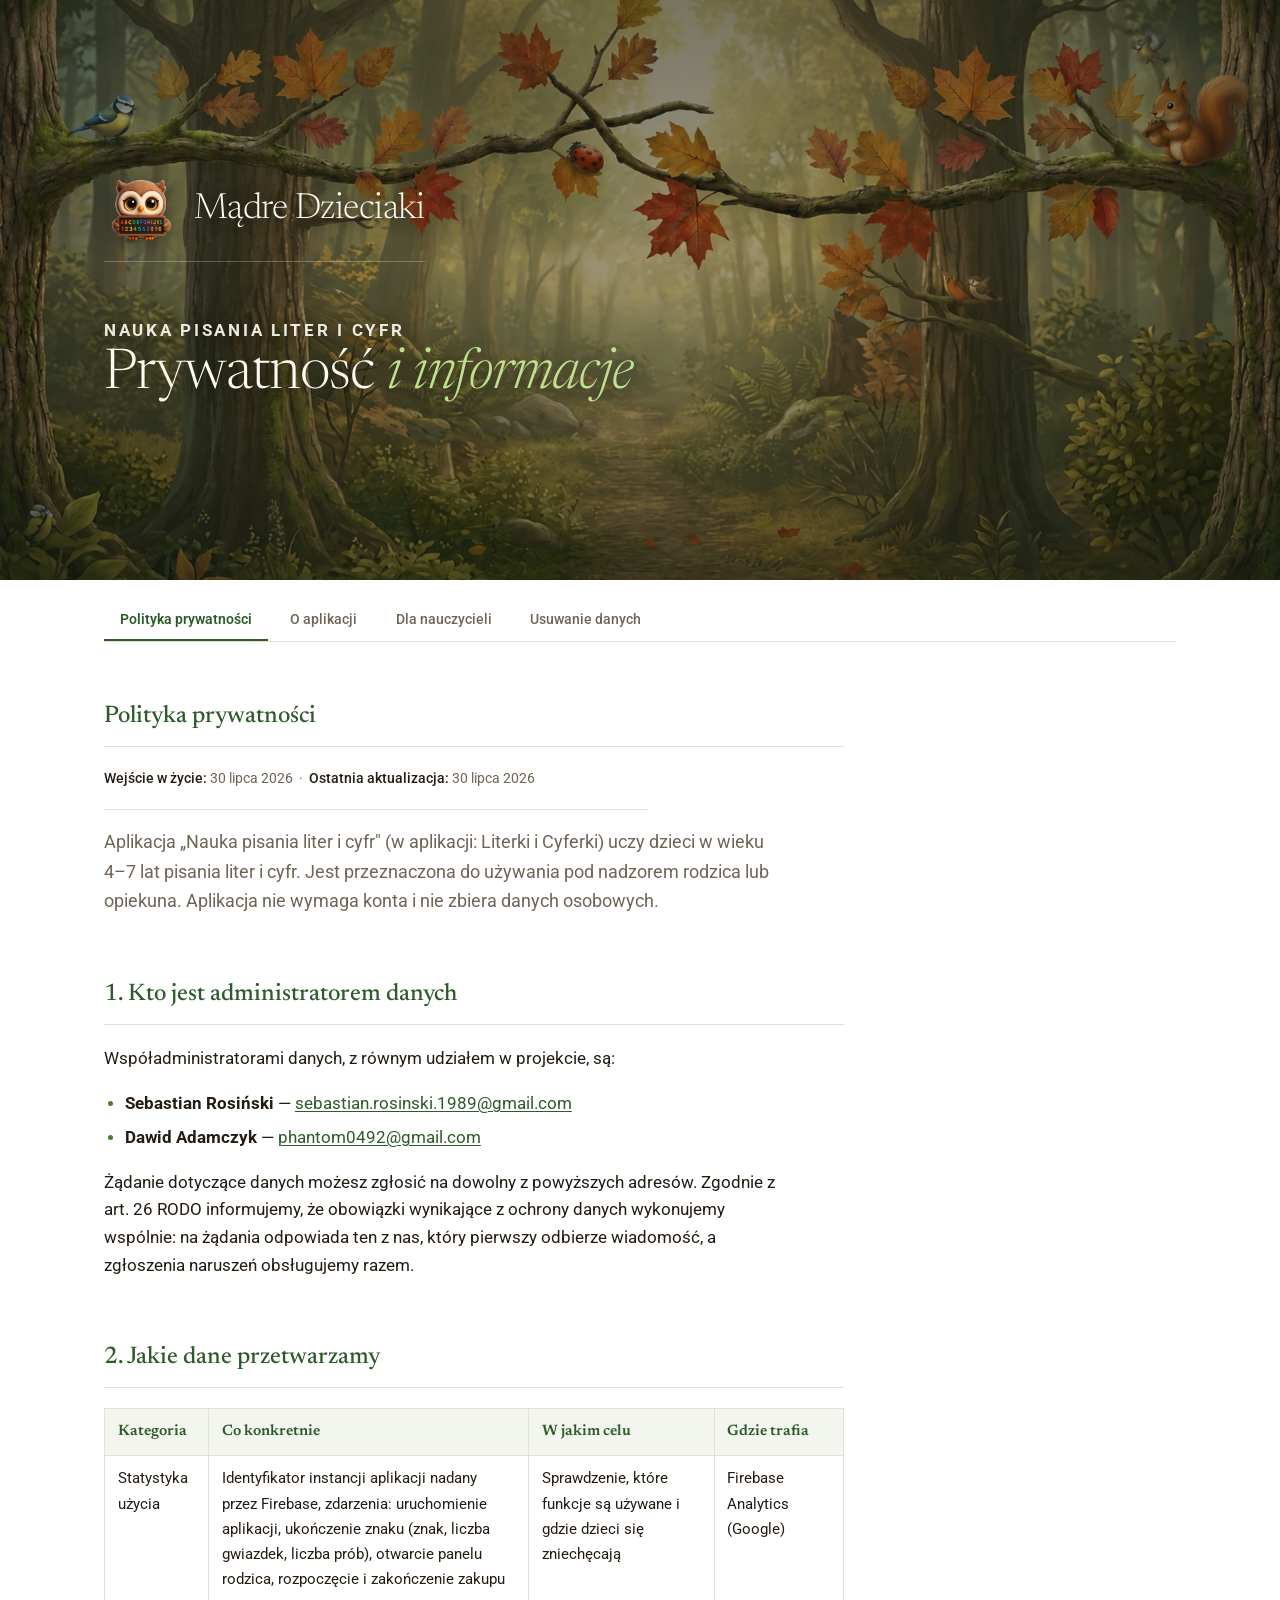
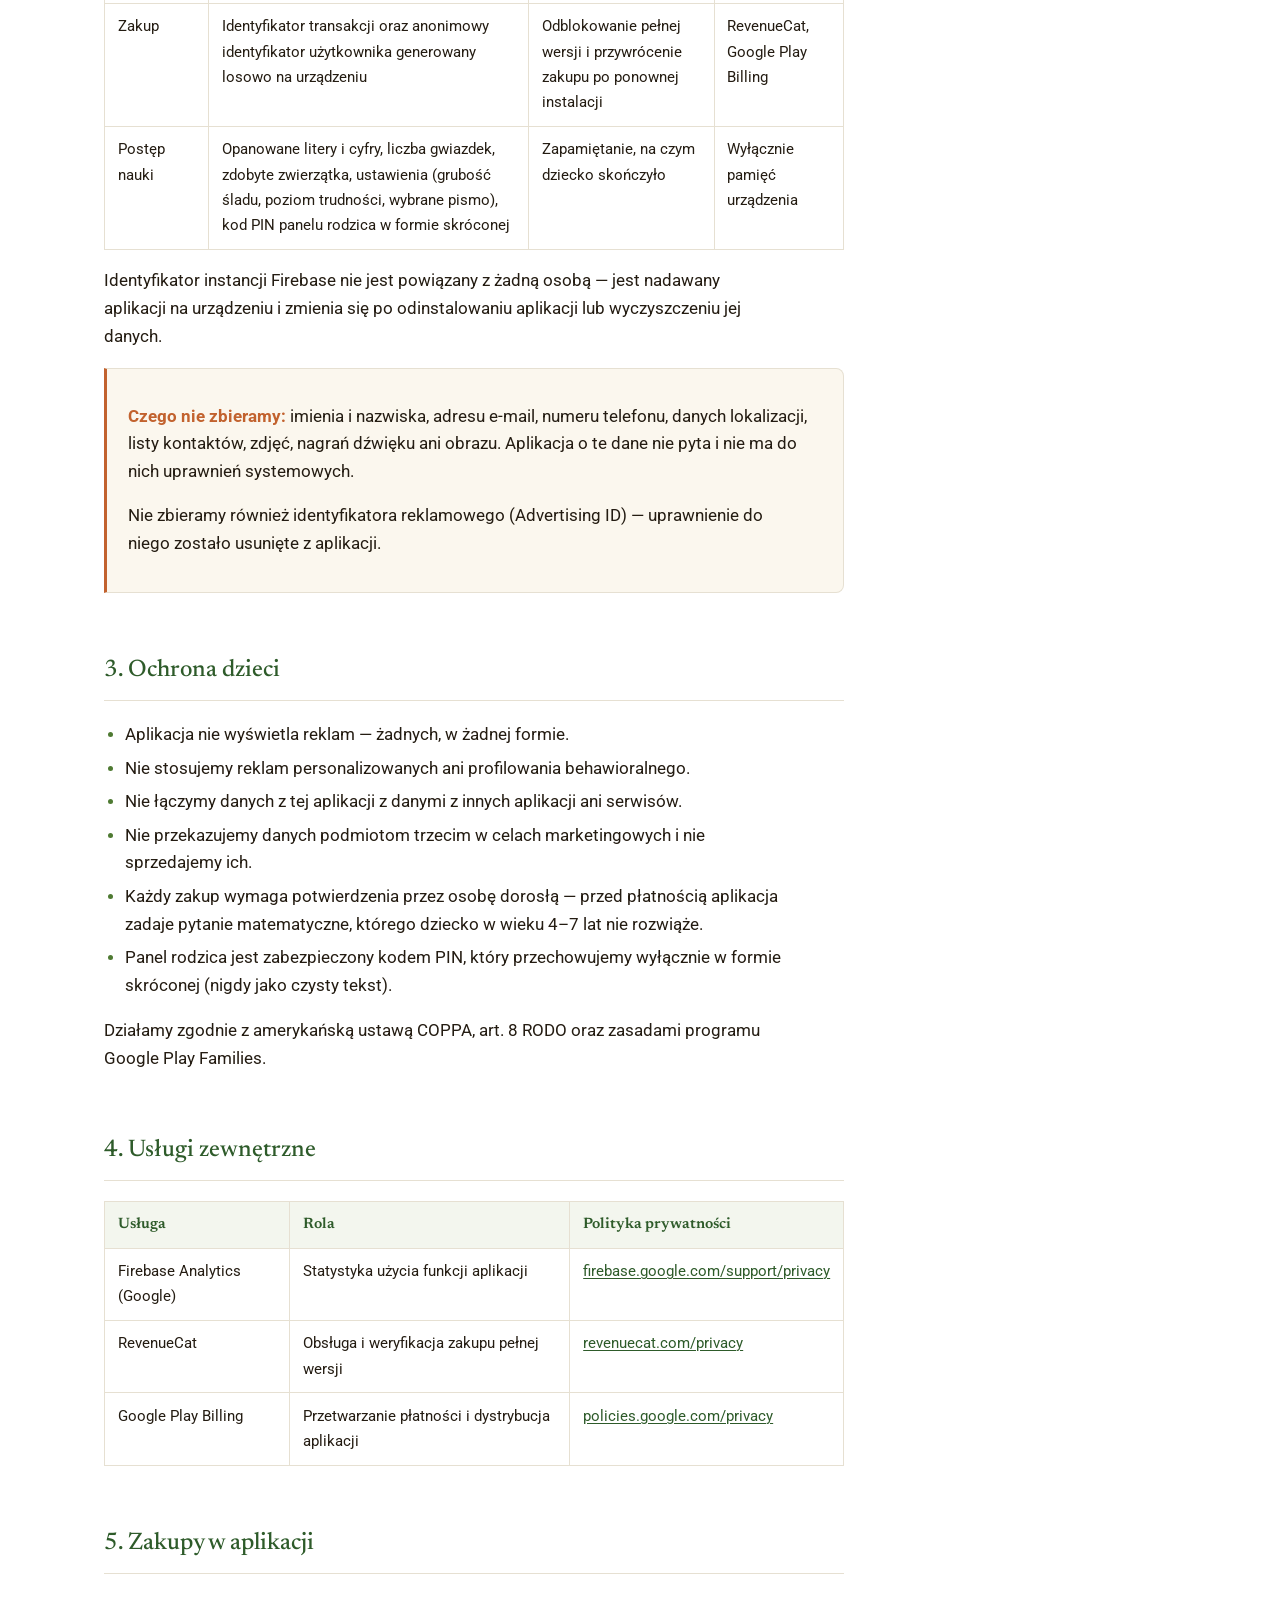
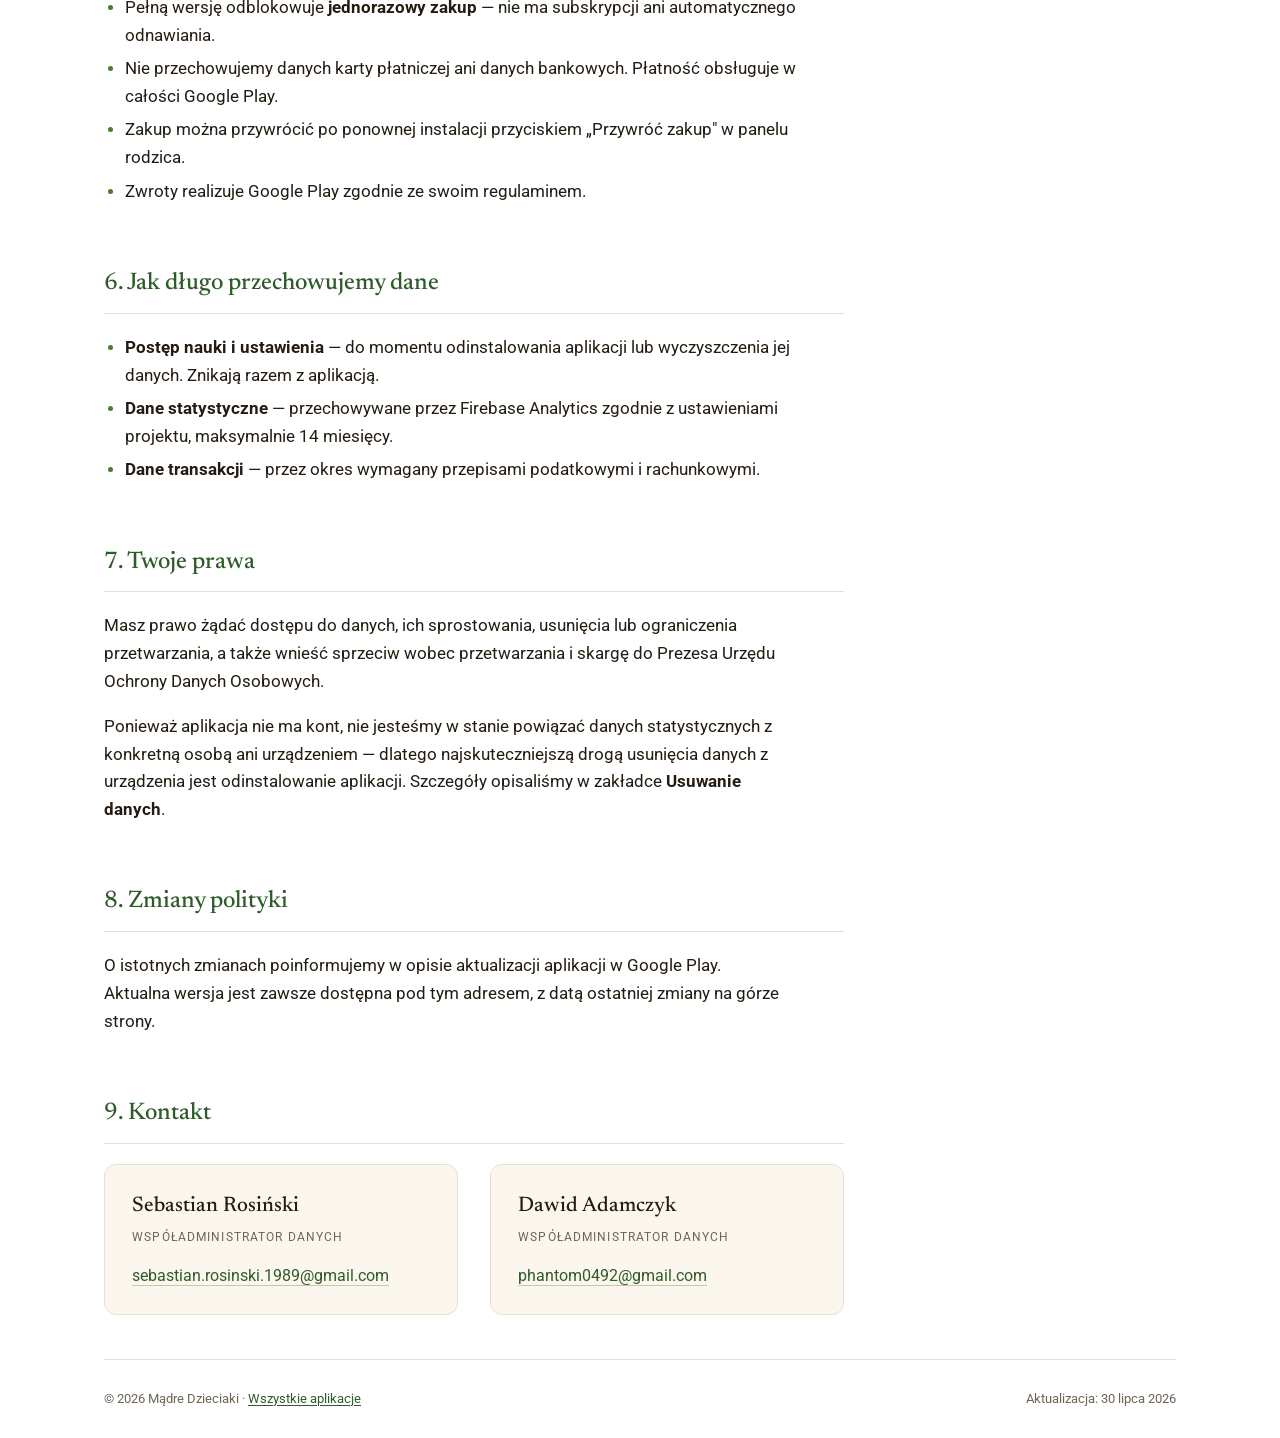
==== literki-i-cyferki/index.html @ 34410ebb "Przebudowa witryny: hub Madre Dzieciaki + dokumenty obu aplikacji - strona glowna jako hub z kafelka" ====
<!DOCTYPE html>
<html lang="pl" data-lang="pl">
<head>
<meta charset="UTF-8">
<meta name="viewport" content="width=device-width, initial-scale=1">
<title>Nauka pisania liter i cyfr — polityka prywatności i dokumenty</title>
<meta name="description" content="Polityka prywatności aplikacji Nauka pisania liter i cyfr (Literki i Cyferki): bez kont, bez reklam, dane wyłącznie na urządzeniu. Informacje dla rodziców i nauczycieli.">
<link href="https://fonts.googleapis.com/css2?family=Newsreader:ital,opsz,wght@0,6..72,300;0,6..72,400;0,6..72,500;0,6..72,600;1,6..72,300;1,6..72,400&family=Roboto:wght@300;400;500;700&display=swap" rel="stylesheet">
<link rel="stylesheet" href="../assets/forest.css">
</head>
<body>

<div class="band"><div class="band-in"><div class="wrap">
  <div class="band-copy">
    <a class="brand" href="../">
      <img src="../assets/app/logo-literki.webp" alt="" width="74" height="74">
      <span>Mądre Dzieciaki</span>
    </a>
    <p class="kicker">Nauka pisania liter i cyfr</p>
    <h1>Prywatność <em>i informacje</em></h1>
  </div>
</div></div></div>

<div class="wrap">
  <nav class="doc-nav" role="tablist">
    <button role="tab" data-page="privacy" aria-selected="true">Polityka prywatności</button>
    <button role="tab" data-page="about" aria-selected="false">O aplikacji</button>
    <button role="tab" data-page="teachers" aria-selected="false">Dla nauczycieli</button>
    <button role="tab" data-page="deletion" aria-selected="false">Usuwanie danych</button>
  </nav>

<!-- ══════════════════ POLITYKA PRYWATNOŚCI ══════════════════ -->
<article class="page active" id="privacy" role="tabpanel">
  <h2>Polityka prywatności</h2>
  <p class="dates"><b>Wejście w życie:</b> 30 lipca 2026 &nbsp;·&nbsp; <b>Ostatnia aktualizacja:</b> 30 lipca 2026</p>
  <p class="lede">Aplikacja „Nauka pisania liter i cyfr" (w aplikacji: Literki i Cyferki) uczy dzieci w wieku 4–7 lat pisania liter i cyfr. Jest przeznaczona do używania pod nadzorem rodzica lub opiekuna. Aplikacja nie wymaga konta i nie zbiera danych osobowych.</p>

  <h2>1. Kto jest administratorem danych</h2>
  <p>Współadministratorami danych, z równym udziałem w projekcie, są:</p>
  <ul>
    <li><b>Sebastian Rosiński</b> — <a href="mailto:sebastian.rosinski.1989@gmail.com">sebastian.rosinski.1989@gmail.com</a></li>
    <li><b>Dawid Adamczyk</b> — <a href="mailto:phantom0492@gmail.com">phantom0492@gmail.com</a></li>
  </ul>
  <p>Żądanie dotyczące danych możesz zgłosić na dowolny z powyższych adresów. Zgodnie z art. 26 RODO informujemy, że obowiązki wynikające z ochrony danych wykonujemy wspólnie: na żądania odpowiada ten z nas, który pierwszy odbierze wiadomość, a zgłoszenia naruszeń obsługujemy razem.</p>

  <h2>2. Jakie dane przetwarzamy</h2>
  <div class="table-scroll"><table>
    <thead><tr><th>Kategoria</th><th>Co konkretnie</th><th>W jakim celu</th><th>Gdzie trafia</th></tr></thead>
    <tbody>
      <tr><td>Statystyka użycia</td><td>Identyfikator instancji aplikacji nadany przez Firebase, zdarzenia: uruchomienie aplikacji, ukończenie znaku (znak, liczba gwiazdek, liczba prób), otwarcie panelu rodzica, rozpoczęcie i zakończenie zakupu</td><td>Sprawdzenie, które funkcje są używane i gdzie dzieci się zniechęcają</td><td>Firebase Analytics (Google)</td></tr>
      <tr><td>Zakup</td><td>Identyfikator transakcji oraz anonimowy identyfikator użytkownika generowany losowo na urządzeniu</td><td>Odblokowanie pełnej wersji i przywrócenie zakupu po ponownej instalacji</td><td>RevenueCat, Google Play Billing</td></tr>
      <tr><td>Postęp nauki</td><td>Opanowane litery i cyfry, liczba gwiazdek, zdobyte zwierzątka, ustawienia (grubość śladu, poziom trudności, wybrane pismo), kod PIN panelu rodzica w formie skróconej</td><td>Zapamiętanie, na czym dziecko skończyło</td><td>Wyłącznie pamięć urządzenia</td></tr>
    </tbody>
  </table></div>
  <p>Identyfikator instancji Firebase nie jest powiązany z żadną osobą — jest nadawany aplikacji na urządzeniu i zmienia się po odinstalowaniu aplikacji lub wyczyszczeniu jej danych.</p>

  <div class="box box--warn">
    <p><b>Czego nie zbieramy:</b> imienia i nazwiska, adresu e-mail, numeru telefonu, danych lokalizacji, listy kontaktów, zdjęć, nagrań dźwięku ani obrazu. Aplikacja o te dane nie pyta i nie ma do nich uprawnień systemowych.</p>
    <p>Nie zbieramy również identyfikatora reklamowego (Advertising ID) — uprawnienie do niego zostało usunięte z aplikacji.</p>
  </div>

  <h2>3. Ochrona dzieci</h2>
  <ul>
    <li>Aplikacja nie wyświetla reklam — żadnych, w żadnej formie.</li>
    <li>Nie stosujemy reklam personalizowanych ani profilowania behawioralnego.</li>
    <li>Nie łączymy danych z tej aplikacji z danymi z innych aplikacji ani serwisów.</li>
    <li>Nie przekazujemy danych podmiotom trzecim w celach marketingowych i nie sprzedajemy ich.</li>
    <li>Każdy zakup wymaga potwierdzenia przez osobę dorosłą — przed płatnością aplikacja zadaje pytanie matematyczne, którego dziecko w wieku 4–7 lat nie rozwiąże.</li>
    <li>Panel rodzica jest zabezpieczony kodem PIN, który przechowujemy wyłącznie w formie skróconej (nigdy jako czysty tekst).</li>
  </ul>
  <p>Działamy zgodnie z amerykańską ustawą COPPA, art. 8 RODO oraz zasadami programu Google Play Families.</p>

  <h2>4. Usługi zewnętrzne</h2>
  <div class="table-scroll"><table>
    <thead><tr><th>Usługa</th><th>Rola</th><th>Polityka prywatności</th></tr></thead>
    <tbody>
      <tr><td>Firebase Analytics (Google)</td><td>Statystyka użycia funkcji aplikacji</td><td><a href="https://firebase.google.com/support/privacy" rel="noopener">firebase.google.com/support/privacy</a></td></tr>
      <tr><td>RevenueCat</td><td>Obsługa i weryfikacja zakupu pełnej wersji</td><td><a href="https://www.revenuecat.com/privacy" rel="noopener">revenuecat.com/privacy</a></td></tr>
      <tr><td>Google Play Billing</td><td>Przetwarzanie płatności i dystrybucja aplikacji</td><td><a href="https://policies.google.com/privacy" rel="noopener">policies.google.com/privacy</a></td></tr>
    </tbody>
  </table></div>

  <h2>5. Zakupy w aplikacji</h2>
  <ul>
    <li>Pełną wersję odblokowuje <b>jednorazowy zakup</b> — nie ma subskrypcji ani automatycznego odnawiania.</li>
    <li>Nie przechowujemy danych karty płatniczej ani danych bankowych. Płatność obsługuje w całości Google Play.</li>
    <li>Zakup można przywrócić po ponownej instalacji przyciskiem „Przywróć zakup" w panelu rodzica.</li>
    <li>Zwroty realizuje Google Play zgodnie ze swoim regulaminem.</li>
  </ul>

  <h2>6. Jak długo przechowujemy dane</h2>
  <ul>
    <li><b>Postęp nauki i ustawienia</b> — do momentu odinstalowania aplikacji lub wyczyszczenia jej danych. Znikają razem z aplikacją.</li>
    <li><b>Dane statystyczne</b> — przechowywane przez Firebase Analytics zgodnie z ustawieniami projektu, maksymalnie 14 miesięcy.</li>
    <li><b>Dane transakcji</b> — przez okres wymagany przepisami podatkowymi i rachunkowymi.</li>
  </ul>

  <h2>7. Twoje prawa</h2>
  <p>Masz prawo żądać dostępu do danych, ich sprostowania, usunięcia lub ograniczenia przetwarzania, a także wnieść sprzeciw wobec przetwarzania i skargę do Prezesa Urzędu Ochrony Danych Osobowych.</p>
  <p>Ponieważ aplikacja nie ma kont, nie jesteśmy w stanie powiązać danych statystycznych z konkretną osobą ani urządzeniem — dlatego najskuteczniejszą drogą usunięcia danych z urządzenia jest odinstalowanie aplikacji. Szczegóły opisaliśmy w zakładce <b>Usuwanie danych</b>.</p>

  <h2>8. Zmiany polityki</h2>
  <p>O istotnych zmianach poinformujemy w opisie aktualizacji aplikacji w Google Play. Aktualna wersja jest zawsze dostępna pod tym adresem, z datą ostatniej zmiany na górze strony.</p>

  <h2>9. Kontakt</h2>
  <div class="people">
    <div class="person"><b>Sebastian Rosiński</b><span class="role">Współadministrator danych</span>
      <a href="mailto:sebastian.rosinski.1989@gmail.com">sebastian.rosinski.1989@gmail.com</a></div>
    <div class="person"><b>Dawid Adamczyk</b><span class="role">Współadministrator danych</span>
      <a href="mailto:phantom0492@gmail.com">phantom0492@gmail.com</a></div>
  </div>
</article>

<!-- ══════════════════ O APLIKACJI ══════════════════ -->
<article class="page" id="about" role="tabpanel">
  <h2>O aplikacji</h2>
  <p class="lede">Dziecko uczy się pisać litery i cyfry, prowadząc palcem po śladzie na ekranie. Bez pośpiechu, bez odliczania czasu i bez porównywania z innymi.</p>

  <div class="pill-row">
    <span class="pill">Wiek 4–7 lat</span><span class="pill">Język polski</span>
    <span class="pill">Bez reklam</span><span class="pill">Bez konta</span>
    <span class="pill">Działa bez internetu</span>
  </div>

  <h2>Czego dziecko się nauczy</h2>
  <ul>
    <li><b>35 wielkich liter</b> alfabetu polskiego</li>
    <li><b>35 małych liter</b>, razem z ą, ć, ę, ł, ń, ó, ś, ź, ż</li>
    <li><b>10 cyfr</b> od 0 do 9</li>
  </ul>
  <p>Każdy znak ma ustaloną kolejność kresek i kierunek prowadzenia ręki. Kroje pisma i kolejność odpowiadają temu, czego dzieci uczą się w polskiej szkole, więc aplikacja nie kłóci się z zeszytem.</p>

  <h2>Jak wygląda nauka</h2>
  <ul>
    <li>Dziecko prowadzi palcem po śladzie i od razu widzi, czy trafia w linię.</li>
    <li>Po ukończeniu znaku dostaje gwiazdki — za dokładność, nie za szybkość.</li>
    <li>Do każdego znaku należy leśne zwierzątko, które dorasta w czterech etapach, w miarę jak dziecko ćwiczy.</li>
    <li>Wszystkie zdobyte zwierzątka czekają w ZOO, do którego można wracać.</li>
  </ul>

  <h2>Panel rodzica</h2>
  <p>Panel jest zabezpieczony kodem PIN. Znajdziesz w nim postęp dziecka (opanowane znaki, liczbę prób, zdobyte zwierzątka), ustawienia grubości śladu i poziomu trudności oraz przycisk przywracania zakupu.</p>

  <h2>Wersja bezpłatna i pełna</h2>
  <p>Wersja bezpłatna pozwala przećwiczyć pierwsze litery i cyfry, żeby sprawdzić, czy aplikacja odpowiada dziecku. Pełną wersję — wszystkie 80 znaków i wszystkie zwierzątka — odblokowuje jednorazowy zakup, bez subskrypcji.</p>

  <h2>Autorzy</h2>
  <p>Aplikację tworzą Sebastian Rosiński i Dawid Adamczyk. Jest częścią serii Mądre Dzieciaki, do której należy też <a href="../nauka-czytania-sylabami/">Nauka czytania sylabami</a>.</p>
</article>

<!-- ══════════════════ DLA NAUCZYCIELI ══════════════════ -->
<article class="page" id="teachers" role="tabpanel">
  <h2>Dla nauczycieli i wychowawców</h2>
  <p class="lede">Informacje przydatne, jeśli rozważasz użycie aplikacji w przedszkolu, zerówce, świetlicy lub w pracy terapeutycznej.</p>

  <h2>Zakres materiału</h2>
  <p>Aplikacja obejmuje pełny alfabet polski w odmianie wielkiej i małej (po 35 znaków, wraz z literami diakrytyzowanymi) oraz cyfry 0–9. Każdy znak ma zdefiniowaną kolejność i kierunek kresek zgodne z polskimi normami kaligraficznymi dla pisma szkolnego.</p>

  <h2>Podstawa metodyczna</h2>
  <ul>
    <li><b>Pisanie po śladzie</b> — dziecko odwzorowuje wzór, a nie rysuje dowolnie; aplikacja pilnuje, czy ręka trzyma się linii.</li>
    <li><b>Kolejność kresek</b> jest wymuszona, więc dziecko nie utrwala błędnego nawyku prowadzenia ręki.</li>
    <li><b>Brak presji czasu</b> — nie ma stopera ani limitu prób. Ocena dotyczy dokładności.</li>
    <li><b>Regulowana trudność</b> — grubość dopuszczalnego odchylenia od śladu ustawia się w panelu rodzica, co pozwala dopasować wymagania do sprawności dziecka.</li>
  </ul>

  <h2>Warunki pracy z grupą</h2>
  <ul>
    <li>Aplikacja działa <b>bez połączenia z internetem</b> — potrzebne jest tylko urządzenie z ekranem dotykowym.</li>
    <li><b>Nie wymaga konta ani logowania</b>, więc nie trzeba zbierać zgód na tworzenie kont dla dzieci.</li>
    <li><b>Nie wyświetla reklam</b> ani treści promocyjnych.</li>
    <li>Postęp zapisuje się na urządzeniu, osobno dla każdego urządzenia — aplikacja nie rozpoznaje wielu uczniów na jednym tablecie.</li>
  </ul>

  <h2>Ograniczenia, o których warto wiedzieć</h2>
  <p>Aplikacja jest ćwiczeniem grafomotorycznym na ekranie i nie zastępuje pisania ołówkiem w zeszycie — ekran nie stawia oporu, jaki daje papier, i nie kształtuje chwytu narzędzia. Traktuj ją jako uzupełnienie, a nie zamiennik ćwiczeń tradycyjnych.</p>
  <p>Aplikacja nie jest narzędziem diagnostycznym ani terapeutycznym. Nie służy do rozpoznawania trudności w pisaniu i nie zastępuje pracy ze specjalistą.</p>

  <h2>Zakup dla placówki</h2>
  <p>Obecnie aplikacja jest dostępna wyłącznie jako pozycja w Google Play z jednorazowym zakupem odblokowującym pełną wersję na urządzeniu. Jeśli potrzebujesz większej liczby licencji dla placówki, napisz do nas — ustalimy, jak to rozwiązać.</p>
  <p><a class="back" href="../kontakt.html" style="margin-top:.5rem">Napisz do nas</a></p>
</article>

<!-- ══════════════════ USUWANIE DANYCH ══════════════════ -->
<article class="page" id="deletion" role="tabpanel">
  <h2>Usuwanie danych</h2>
  <p class="lede">Aplikacja nie ma kont użytkowników, więc nie ma profilu, który trzeba byłoby zamykać. Wszystko, co aplikacja zapamiętuje o dziecku, leży na urządzeniu.</p>

  <div class="box">
    <p><b>Odinstalowanie aplikacji usuwa wszystkie dane dziecka</b> — postęp nauki, gwiazdki, zdobyte zwierzątka, ustawienia i kod PIN panelu rodzica. Nie zostaje po nich kopia po naszej stronie, bo nigdy tam nie trafiły.</p>
  </div>

  <h2>Jak wyczyścić dane bez odinstalowania</h2>
  <ol>
    <li>Otwórz <b>Ustawienia</b> systemu Android.</li>
    <li>Przejdź do <b>Aplikacje</b> i wybierz <b>Nauka pisania liter i cyfr</b>.</li>
    <li>Wejdź w <b>Pamięć</b>, a następnie wybierz <b>Wyczyść dane</b>.</li>
  </ol>
  <p>Aplikacja wróci do stanu początkowego. Zakup pełnej wersji nie przepada — przywrócisz go przyciskiem „Przywróć zakup" w panelu rodzica, ponieważ jest przypisany do Twojego konta Google Play, a nie do danych w aplikacji.</p>

  <h2>Dane statystyczne</h2>
  <p>Statystyka użycia funkcji jest zbierana pod identyfikatorem instancji aplikacji, który nie wskazuje żadnej osoby. Identyfikator przestaje istnieć po odinstalowaniu aplikacji lub wyczyszczeniu jej danych, a wcześniej zebrane zdarzenia są automatycznie usuwane po maksymalnie 14 miesiącach.</p>
  <p>Jeśli chcesz, żebyśmy usunęli dane statystyczne wcześniej, napisz do nas — potrzebny będzie przybliżony czas korzystania z aplikacji i model urządzenia, żebyśmy mogli odnaleźć właściwe zdarzenia.</p>

  <h2>Dane zakupu</h2>
  <p>Historia zakupu jest przechowywana przez Google Play i RevenueCat. Nie możemy jej usunąć, ponieważ jest podstawą Twojego prawa do pełnej wersji aplikacji oraz dokumentem księgowym. Sprawy dotyczące płatności i zwrotów prowadzi Google Play.</p>

  <h2>Zgłoszenie żądania</h2>
  <p>Napisz na dowolny z adresów poniżej. Odpowiadamy w ciągu 30 dni.</p>
  <div class="people">
    <div class="person"><b>Sebastian Rosiński</b><span class="role">Współadministrator danych</span>
      <a href="mailto:sebastian.rosinski.1989@gmail.com">sebastian.rosinski.1989@gmail.com</a></div>
    <div class="person"><b>Dawid Adamczyk</b><span class="role">Współadministrator danych</span>
      <a href="mailto:phantom0492@gmail.com">phantom0492@gmail.com</a></div>
  </div>
</article>

  <footer>
    <span>© 2026 Mądre Dzieciaki · <a href="../">Wszystkie aplikacje</a></span>
    <span>Aktualizacja: 30 lipca 2026</span>
  </footer>
</div>

<script src="../assets/site.js"></script>
</body>
</html>
---- assets/forest.css ----
/* ==========================================================================
   Mądre Dzieciaki — arkusz witryny codedriven.pl
   Jeden plik dla huba, strony kontaktowej i stron dokumentów.

   Typografia: Newsreader (serif) + Roboto.
   Paleta wzięta z aplikacji: zieleń tytułu #2E5B2A, terakota #C2622E,
   brąz tekstu #6B4A2A, pergamin #FBF7EE.
   ========================================================================== */
:root{
  --ink:#241C12; --muted:#6E6555; --line:#E6E0D2; --rule:#CFC4A8;
  --green:#2E5B2A; --green-2:#4E7A32; --terra:#C2622E; --brown:#6B4A2A;
  --cream:#FBF7EE; --paper:#fff;
  --measure:68ch;
}
*{box-sizing:border-box}
html{-webkit-text-size-adjust:100%;scroll-behavior:smooth}
body{margin:0;background:var(--paper);color:var(--ink);
  font-family:Roboto,-apple-system,BlinkMacSystemFont,'Segoe UI',sans-serif;
  font-size:16.5px;line-height:1.68;-webkit-font-smoothing:antialiased}
.wrap{max-width:1120px;margin:0 auto;padding:0 1.5rem}
img{max-width:100%}

/* Dwujęzyczność — obie wersje w HTML, widoczna ta z data-lang na <html>.
   Bez JS zostaje polska, więc strona działa przy zablokowanych skryptach. */
[data-lang="pl"] .lang-en,
[data-lang="en"] .lang-pl{display:none}

a{color:var(--green);text-decoration-thickness:1px;text-underline-offset:2px}
a:hover{color:var(--terra)}
:focus-visible{outline:2px solid var(--terra);outline-offset:3px;border-radius:3px}

/* ══ NAGŁÓWEK Z LASEM ═══════════════════════════════════════════════════ */
.band{position:relative;display:flex;align-items:center;
  min-height:clamp(420px,54vw,580px);
  background:url('forest-bg.webp') center 38%/cover}
.band::after{content:'';position:absolute;inset:0;
  background:linear-gradient(rgba(24,32,18,.58),rgba(24,32,18,.4) 45%,rgba(24,32,18,.68))}
.band-in{position:relative;z-index:2;width:100%}
.band-copy{padding:clamp(2.25rem,5vw,3.5rem) 0;max-width:52rem}

/* Znak marki: sówka i nazwa. Ten sam krój, waga i światło co tytuł strony,
   tylko w mniejszej skali — jedna typografia w dwóch stopniach. */
.brand{display:inline-flex;align-items:center;gap:1rem;text-decoration:none;
  margin-bottom:clamp(1.5rem,4vw,2.25rem);padding-bottom:.9rem;
  border-bottom:1px solid rgba(253,250,242,.26)}
.brand img{width:clamp(52px,7vw,74px);flex:none;filter:drop-shadow(0 4px 12px rgba(0,0,0,.4))}
.brand span{display:block;font-family:Newsreader,serif;font-weight:300;color:#FDFAF2;
  font-size:clamp(1.5rem,3.6vw,2.25rem);line-height:1.02;letter-spacing:-.015em;
  text-shadow:0 3px 18px rgba(10,16,8,.58)}
.kicker{font-size:.74rem;font-weight:700;letter-spacing:.16em;text-transform:uppercase;
  color:#E9C77E;margin:0 0 .7rem}
.band h1{font-family:Newsreader,serif;font-weight:300;color:#FDFAF2;
  font-size:clamp(2.1rem,5.4vw,3.5rem);line-height:1.12;letter-spacing:-.015em;margin:0;
  text-shadow:0 3px 22px rgba(10,16,8,.55)}
.band h1 em{font-style:italic;color:#BFE08F}
.band-copy > p{color:rgba(253,250,242,.92);margin:1.1rem 0 0;font-size:1.06rem;max-width:60ch;
  text-shadow:0 2px 14px rgba(10,16,8,.65)}

/* ══ KAFELKI APLIKACJI (hub) ════════════════════════════════════════════ */
.apps{display:grid;grid-template-columns:1fr 1fr;padding:clamp(1.5rem,4vw,2.75rem) 0}
@media(max-width:820px){.apps{grid-template-columns:1fr}}
.app{display:flex;align-items:center;justify-content:center;
  gap:clamp(.9rem,2.5vw,1.5rem);padding:clamp(1.75rem,4vw,2.75rem) 1.5rem;
  text-decoration:none;color:inherit;border-radius:14px;transition:background .2s}
.app:first-child{border-right:1px solid var(--line)}
@media(max-width:820px){.app:first-child{border-right:0;border-bottom:1px solid var(--line)}}
.app:hover{background:var(--cream)}
.app img{width:clamp(58px,8vw,84px);flex:none}
.app h2{font-family:Newsreader,serif;font-weight:400;margin:0;letter-spacing:-.01em;
  font-size:clamp(1.16rem,2.6vw,1.62rem);color:var(--ink)}
.app::after{content:'→';font-size:1.2rem;color:var(--terra);opacity:0;
  transform:translateX(-6px);transition:opacity .2s,transform .2s}
.app:hover::after,.app:focus-visible::after{opacity:1;transform:translateX(0)}
@media(max-width:560px){.app{flex-direction:column;text-align:center}}

/* ══ PAS ZASAD ══════════════════════════════════════════════════════════ */
.rules{background:var(--cream);border-block:1px solid var(--line)}
.rules-in{display:grid;grid-template-columns:repeat(3,1fr);gap:2.5rem;padding:2.75rem 0}
@media(max-width:820px){.rules-in{grid-template-columns:1fr;gap:1.5rem}}
.rule h3{font-family:Newsreader,serif;font-weight:500;font-size:1.1rem;margin:0 0 .35rem;
  color:var(--green)}
.rule p{margin:0;font-size:.92rem;color:var(--muted)}

/* ══ ODNOŚNIK DO KONTAKTU ═══════════════════════════════════════════════ */
.contact-cta{display:flex;flex-wrap:wrap;align-items:center;gap:1rem 2rem;
  padding:clamp(2rem,5vw,2.75rem) 0}
.contact-cta p{margin:0;color:var(--muted);max-width:46ch}
.contact-cta a{margin-left:auto;display:inline-flex;align-items:center;gap:.6rem;
  font-family:Newsreader,serif;font-size:1.16rem;text-decoration:none;
  border-bottom:1px solid var(--rule);padding-bottom:.2rem}
.contact-cta a::after{content:'→';color:var(--terra)}
.contact-cta a:hover{border-bottom-color:var(--terra)}
@media(max-width:700px){.contact-cta a{margin-left:0}}

footer{border-top:1px solid var(--line);padding:1.75rem 0;font-size:.82rem;color:var(--muted);
  display:flex;justify-content:space-between;flex-wrap:wrap;gap:.5rem}

/* ══ STRONY DOKUMENTÓW ══════════════════════════════════════════════════ */
/* Zakładki dokumentów — drewniane w tonie, ale bez skeuomorfizmu */
.doc-nav{display:flex;flex-wrap:wrap;gap:.4rem;padding:1.25rem 0 0;
  border-bottom:1px solid var(--line)}
.doc-nav button{font-family:Roboto,sans-serif;font-size:.9rem;font-weight:500;
  color:var(--muted);background:none;border:0;border-bottom:2px solid transparent;
  padding:.7rem 1rem;cursor:pointer;transition:color .2s,border-color .2s}
.doc-nav button:hover{color:var(--ink)}
.doc-nav button[aria-selected="true"]{color:var(--green);border-bottom-color:var(--green);
  font-weight:600}

.lang-toggle{margin-left:auto;align-self:center;font-family:Roboto,sans-serif;font-size:.74rem;
  font-weight:700;letter-spacing:.08em;color:var(--green);background:var(--cream);
  border:1px solid var(--line);padding:.35rem .85rem;border-radius:999px;cursor:pointer}
.lang-toggle:hover{background:var(--paper);border-color:var(--green)}

.page{display:none}
.page.active{display:block}

article,
.page{max-width:74ch;padding:clamp(1.75rem,4vw,2.75rem) 0}
article > * + *,
.page > * + *{margin-top:1.05em}
article p,article li,
.page p,.page li{max-width:var(--measure)}
article h2,
.page h2{font-family:Newsreader,serif;font-weight:500;font-size:clamp(1.24rem,3vw,1.5rem);
  margin-top:2.4em;padding-bottom:.4em;border-bottom:1px solid var(--line);color:var(--green)}
article h2:first-of-type,
.page h2:first-of-type{margin-top:.4em}
article h3,
.page h3{font-family:Newsreader,serif;font-weight:500;font-size:1.1rem;margin-top:1.7em;
  color:var(--brown)}
article ul,article ol,
.page ul,.page ol{padding-left:1.3rem}
article li+li,
.page li+li{margin-top:.35em}
article li::marker,
.page li::marker{color:var(--green-2)}
.dates{font-size:.9rem;color:var(--muted);padding-bottom:1.1rem;border-bottom:1px solid var(--line)}
.dates b{color:var(--ink);font-weight:500}
.lede{font-size:1.1rem;color:var(--muted)}

.table-scroll{overflow-x:auto;-webkit-overflow-scrolling:touch}
table{width:100%;border-collapse:collapse;font-size:.94rem;background:var(--paper)}
th,td{text-align:left;padding:.65rem .8rem;border:1px solid var(--line);vertical-align:top}
th{background:#F3F6EE;font-family:Newsreader,serif;font-weight:600;color:var(--green)}

/* Wyróżnienie — to, czego NIE zbieramy, jest najważniejszą informacją dla
   rodzica i dla recenzenta, więc dostaje własny blok, nie akapit. */
.box{background:var(--cream);border:1px solid var(--line);border-left:3px solid var(--green-2);
  padding:1.1rem 1.3rem;border-radius:0 8px 8px 0}
.box b{color:var(--green)}
.box--warn{border-left-color:var(--terra)}
.box--warn b{color:var(--terra)}

.pill-row{display:flex;flex-wrap:wrap;gap:.45rem}
.pill{font-size:.8rem;font-weight:600;padding:.32rem .85rem;border-radius:999px;
  background:var(--cream);border:1px solid var(--line);color:var(--green)}

/* Karty kontaktowe */
.people{display:grid;grid-template-columns:1fr 1fr;gap:clamp(1.25rem,3vw,2rem)}
@media(max-width:700px){.people{grid-template-columns:1fr}}
.person{background:var(--cream);border:1px solid var(--line);border-radius:12px;
  padding:1.5rem 1.7rem}
.person b{display:block;font-family:Newsreader,serif;font-size:1.32rem;font-weight:500;
  margin-bottom:.15rem}
.person .role{display:block;font-size:.78rem;letter-spacing:.09em;text-transform:uppercase;
  color:var(--muted);margin-bottom:.9rem}
.person a{font-size:1rem;text-decoration:none;border-bottom:1px solid var(--rule);
  word-break:break-all}
.person a:hover{border-bottom-color:var(--terra)}

.back{display:inline-flex;align-items:center;gap:.5rem;font-family:Newsreader,serif;
  font-size:1.06rem;text-decoration:none}
.back::before{content:'←';color:var(--terra)}

@media(prefers-reduced-motion:reduce){html{scroll-behavior:auto}
  .app,.app::after,.doc-nav button{transition:none}}

@media print{
  .band,.doc-nav,.lang-toggle,.back,.contact-cta{display:none}
  body{background:#fff}
  article{max-width:none}
}

/* ══ KLASY Z PRZENIESIONEJ TREŚCI (Nauka czytania sylabami) ═════════════ */
/* Stara strona dzieliła dokument na karty; zachowujemy ten podział, ale
   dopasowany do reszty witryny — pergamin, hairline, bez cieni. */
/* Stara strona trzymała każdą sekcję w pudełku z ramką. Zdejmujemy je, żeby
   dokument czytał się tak samo jak na stronie Literek — pracuje sama
   typografia, a nie kaskada obramowań. Struktura HTML zostaje nietknięta. */
.card{background:none;border:0;padding:0;margin-top:2.4em}
.card > *:first-child{margin-top:0}
.card > h2:first-child{margin-top:0}

.badge{display:inline-block;font-size:.78rem;font-weight:600;padding:.24rem .7rem;
  border-radius:999px;background:var(--cream);border:1px solid var(--line);color:var(--green)}

.highlight{background:var(--cream);border:1px solid var(--line);
  border-left:3px solid var(--terra);border-radius:0 8px 8px 0;
  padding:1.05rem 1.25rem;margin-top:1.25rem}
.highlight strong{color:var(--terra)}
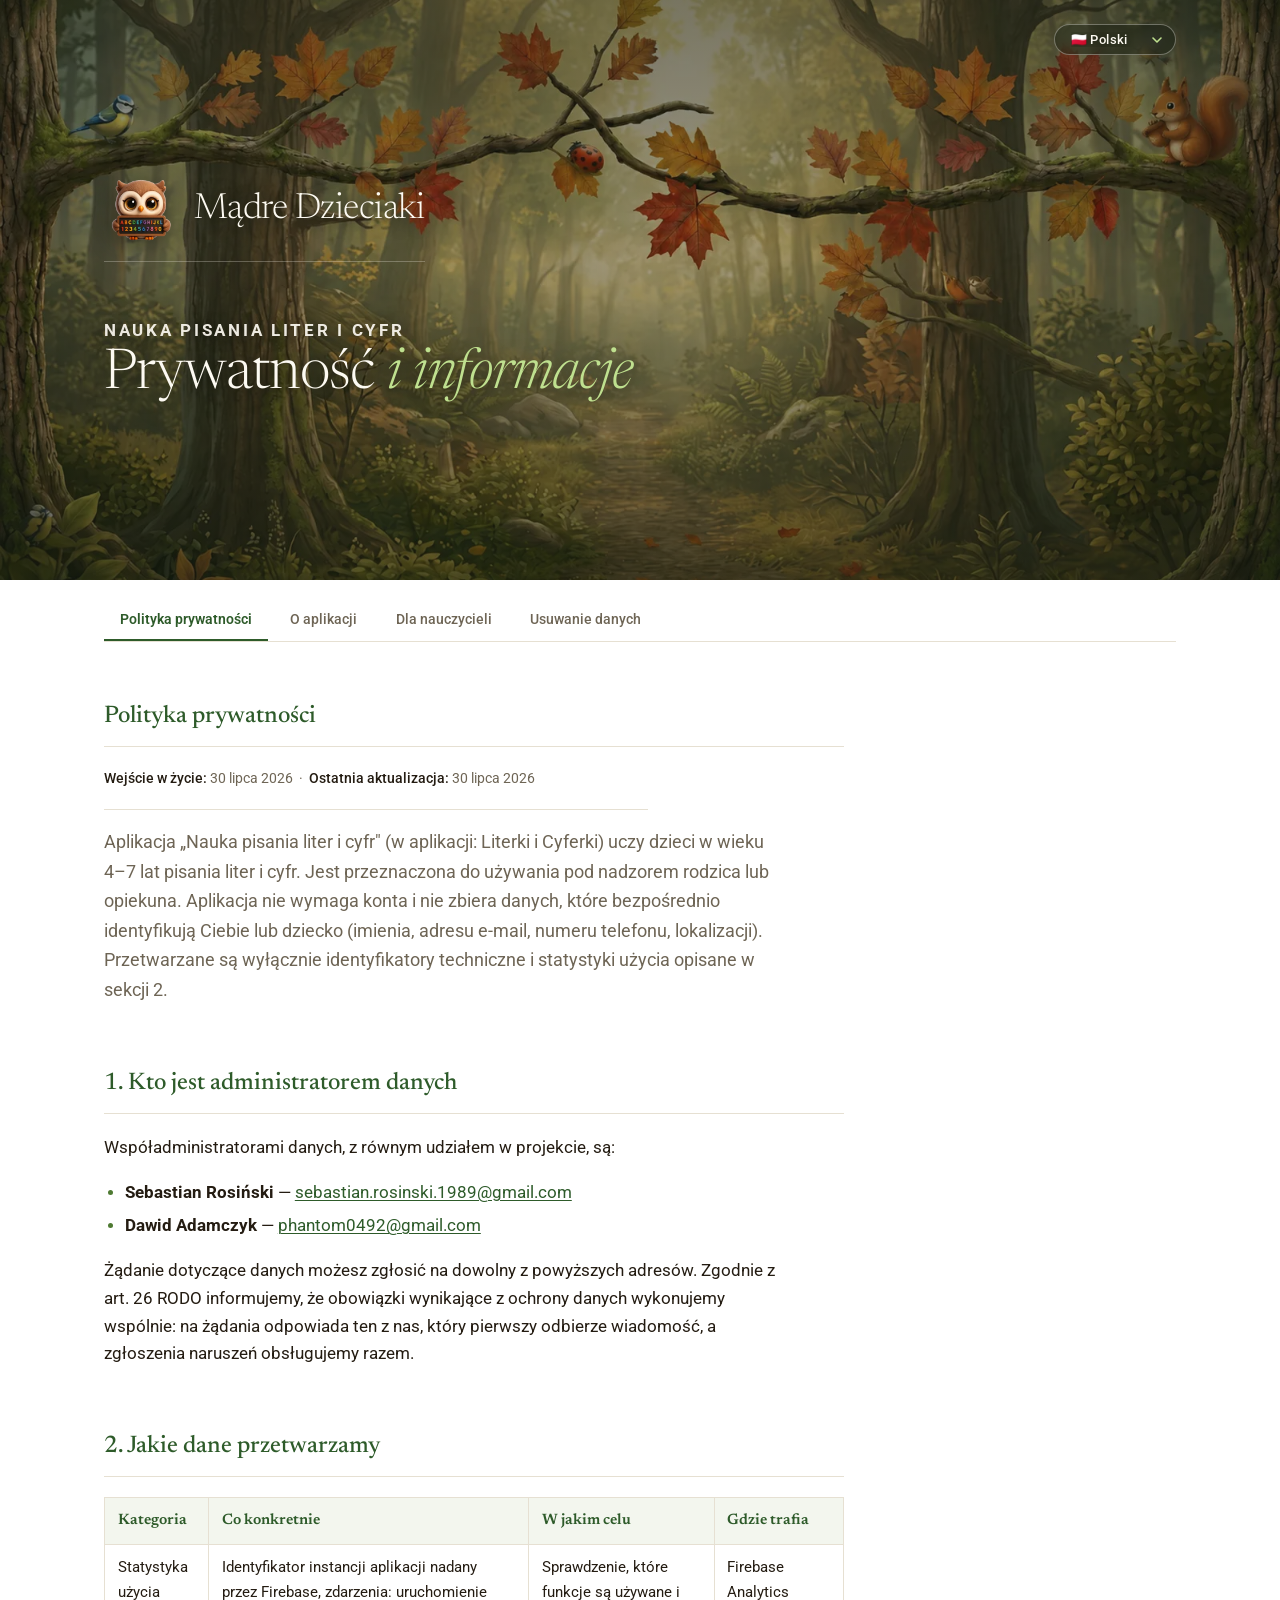
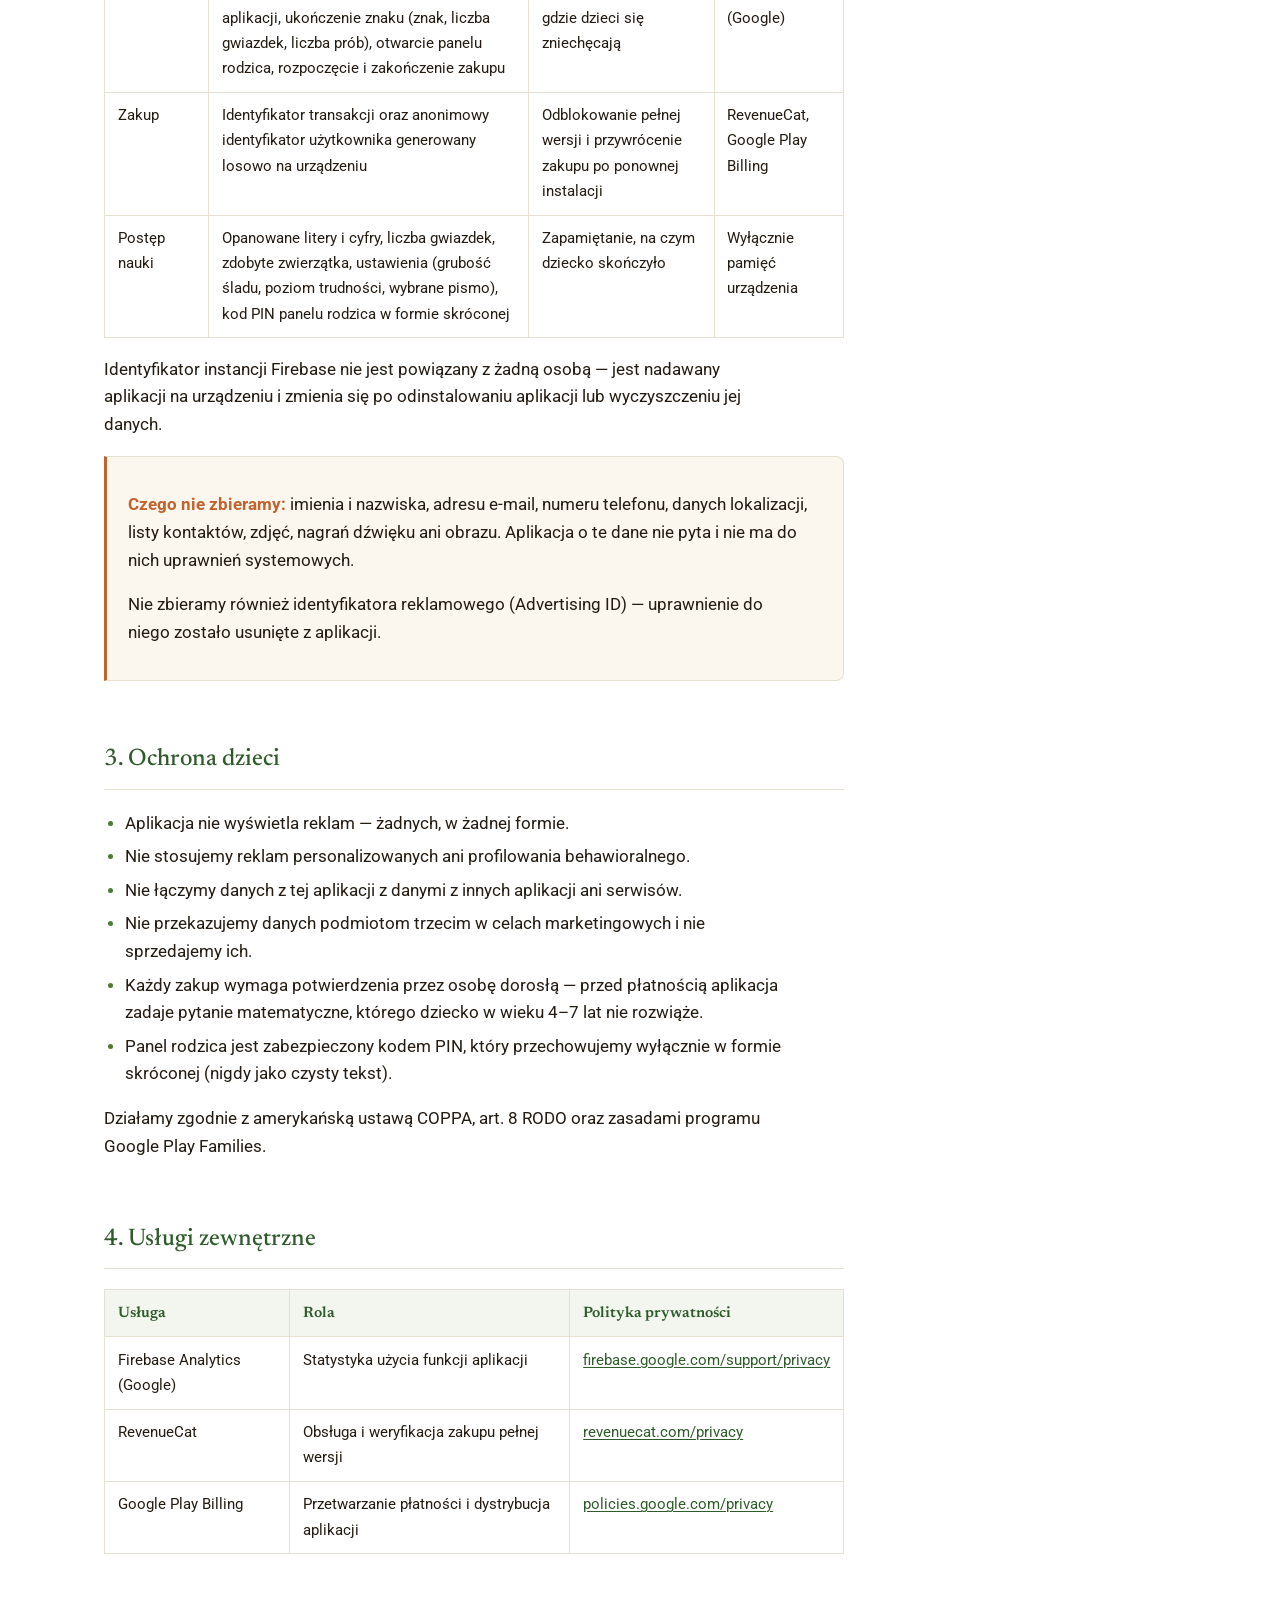
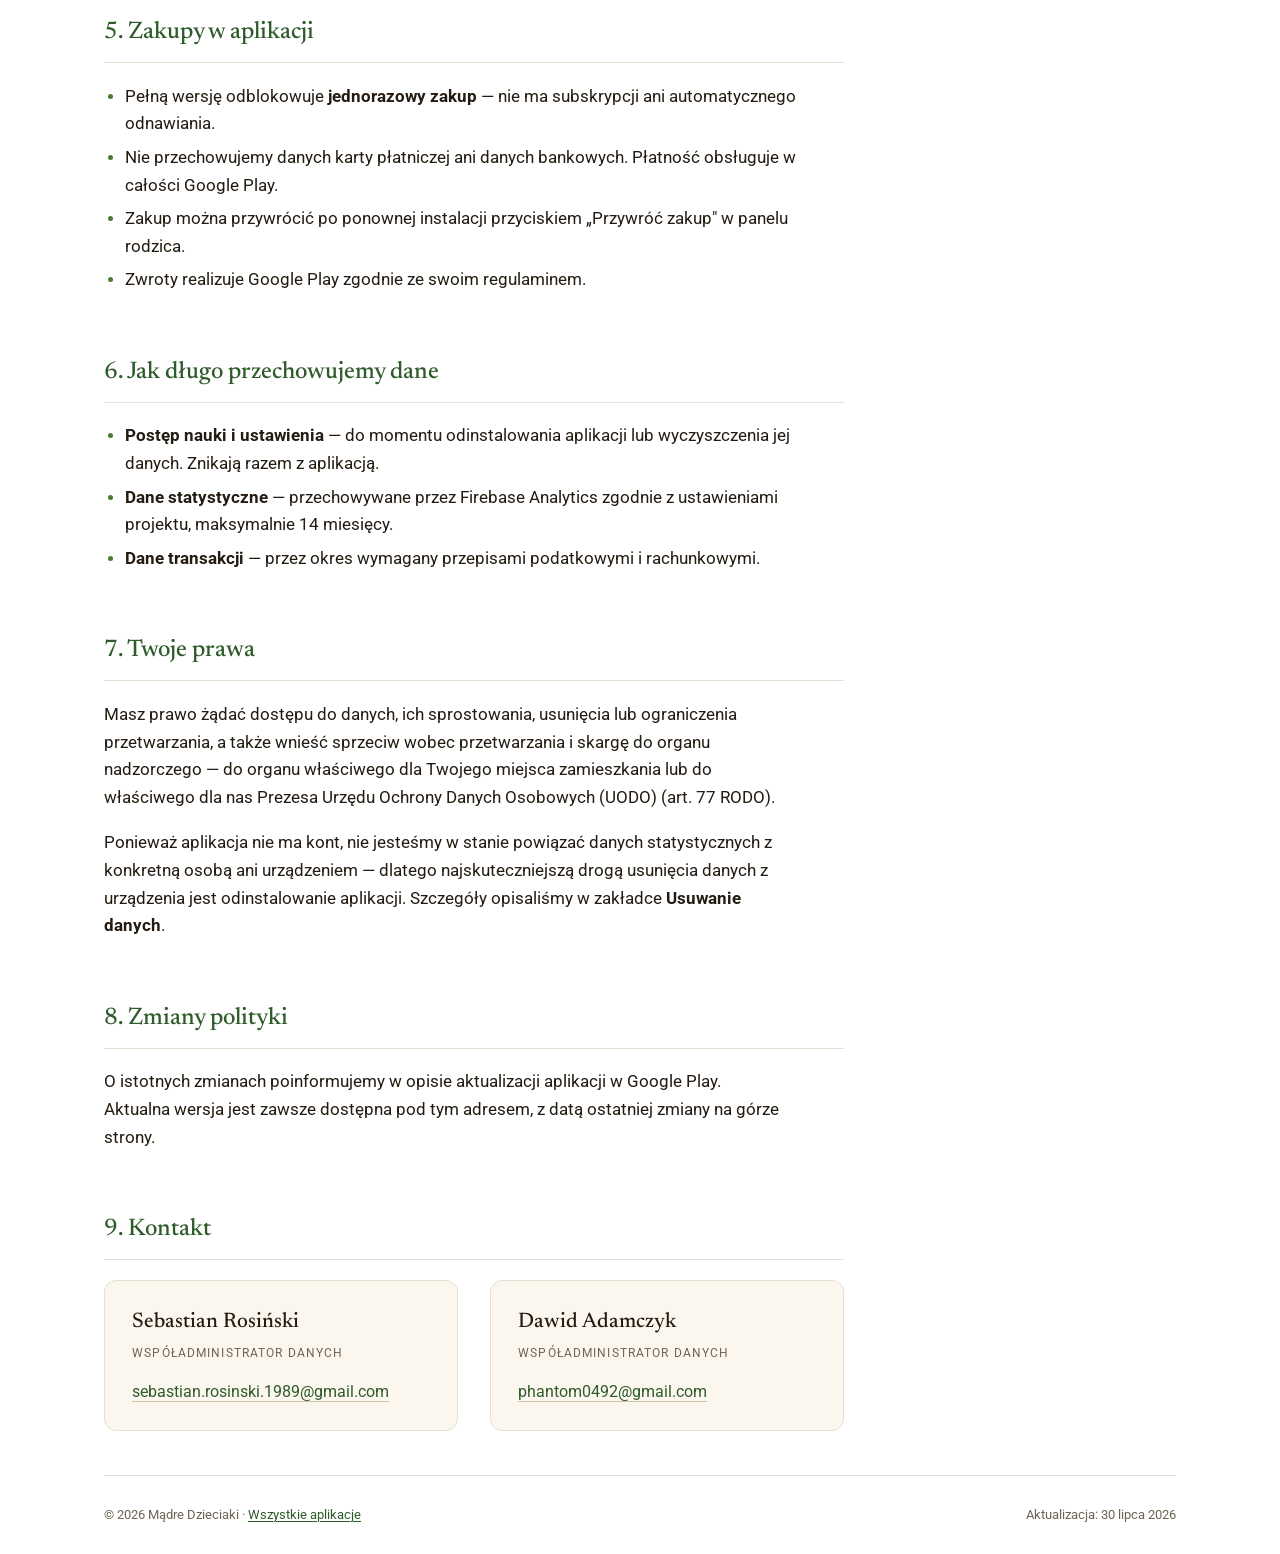
==== commit 52c1791c: "Literki: wersja niemiecka polityki + przełącznik języka PL/DE - literki-i-cyferki/de/ — Datenschutze" ====
--- a/literki-i-cyferki/index.html
+++ b/literki-i-cyferki/index.html
@@ -1,16 +1,28 @@
 <!DOCTYPE html>
-<html lang="pl" data-lang="pl">
+<html lang="pl">
 <head>
 <meta charset="UTF-8">
 <meta name="viewport" content="width=device-width, initial-scale=1">
 <title>Nauka pisania liter i cyfr — polityka prywatności i dokumenty</title>
 <meta name="description" content="Polityka prywatności aplikacji Nauka pisania liter i cyfr (Literki i Cyferki): bez kont, bez reklam, dane wyłącznie na urządzeniu. Informacje dla rodziców i nauczycieli.">
 <link href="https://fonts.googleapis.com/css2?family=Newsreader:ital,opsz,wght@0,6..72,300;0,6..72,400;0,6..72,500;0,6..72,600;1,6..72,300;1,6..72,400&family=Roboto:wght@300;400;500;700&display=swap" rel="stylesheet">
+<link rel="alternate" hreflang="pl" href="https://codedriven.pl/literki-i-cyferki/">
+<link rel="alternate" hreflang="de" href="https://codedriven.pl/literki-i-cyferki/de/">
+<link rel="alternate" hreflang="x-default" href="https://codedriven.pl/literki-i-cyferki/">
 <link rel="stylesheet" href="../assets/forest.css">
+<noscript><style>.lang-switch select{display:none}</style></noscript>
 </head>
 <body>
 
-<div class="band"><div class="band-in"><div class="wrap">
+<div class="band">
+  <div class="lang-switch">
+    <select aria-label="Język strony" autocomplete="off">
+      <option value="/literki-i-cyferki/" selected>🇵🇱 Polski</option>
+      <option value="/literki-i-cyferki/de/">🇩🇪 Deutsch</option>
+    </select>
+    <noscript><span class="lang-links"><a href="/literki-i-cyferki/de/" lang="de" hreflang="de">Deutsch</a></span></noscript>
+  </div>
+<div class="band-in"><div class="wrap">
   <div class="band-copy">
     <a class="brand" href="../">
       <img src="../assets/app/logo-literki.webp" alt="" width="74" height="74">
@@ -33,7 +45,7 @@
 <article class="page active" id="privacy" role="tabpanel">
   <h2>Polityka prywatności</h2>
   <p class="dates"><b>Wejście w życie:</b> 30 lipca 2026 &nbsp;·&nbsp; <b>Ostatnia aktualizacja:</b> 30 lipca 2026</p>
-  <p class="lede">Aplikacja „Nauka pisania liter i cyfr" (w aplikacji: Literki i Cyferki) uczy dzieci w wieku 4–7 lat pisania liter i cyfr. Jest przeznaczona do używania pod nadzorem rodzica lub opiekuna. Aplikacja nie wymaga konta i nie zbiera danych osobowych.</p>
+  <p class="lede">Aplikacja „Nauka pisania liter i cyfr" (w aplikacji: Literki i Cyferki) uczy dzieci w wieku 4–7 lat pisania liter i cyfr. Jest przeznaczona do używania pod nadzorem rodzica lub opiekuna. Aplikacja nie wymaga konta i nie zbiera danych, które bezpośrednio identyfikują Ciebie lub dziecko (imienia, adresu e-mail, numeru telefonu, lokalizacji). Przetwarzane są wyłącznie identyfikatory techniczne i statystyki użycia opisane w sekcji 2.</p>
 
   <h2>1. Kto jest administratorem danych</h2>
   <p>Współadministratorami danych, z równym udziałem w projekcie, są:</p>
@@ -96,7 +108,7 @@
   </ul>
 
   <h2>7. Twoje prawa</h2>
-  <p>Masz prawo żądać dostępu do danych, ich sprostowania, usunięcia lub ograniczenia przetwarzania, a także wnieść sprzeciw wobec przetwarzania i skargę do Prezesa Urzędu Ochrony Danych Osobowych.</p>
+  <p>Masz prawo żądać dostępu do danych, ich sprostowania, usunięcia lub ograniczenia przetwarzania, a także wnieść sprzeciw wobec przetwarzania i skargę do organu nadzorczego — do organu właściwego dla Twojego miejsca zamieszkania lub do właściwego dla nas Prezesa Urzędu Ochrony Danych Osobowych (UODO) (art. 77 RODO).</p>
   <p>Ponieważ aplikacja nie ma kont, nie jesteśmy w stanie powiązać danych statystycznych z konkretną osobą ani urządzeniem — dlatego najskuteczniejszą drogą usunięcia danych z urządzenia jest odinstalowanie aplikacji. Szczegóły opisaliśmy w zakładce <b>Usuwanie danych</b>.</p>
 
   <h2>8. Zmiany polityki</h2>
--- a/assets/forest.css
+++ b/assets/forest.css
@@ -20,11 +20,6 @@
 .wrap{max-width:1120px;margin:0 auto;padding:0 1.5rem}
 img{max-width:100%}
 
-/* Dwujęzyczność — obie wersje w HTML, widoczna ta z data-lang na <html>.
-   Bez JS zostaje polska, więc strona działa przy zablokowanych skryptach. */
-[data-lang="pl"] .lang-en,
-[data-lang="en"] .lang-pl{display:none}
-
 a{color:var(--green);text-decoration-thickness:1px;text-underline-offset:2px}
 a:hover{color:var(--terra)}
 :focus-visible{outline:2px solid var(--terra);outline-offset:3px;border-radius:3px}
@@ -106,10 +101,31 @@
 .doc-nav button[aria-selected="true"]{color:var(--green);border-bottom-color:var(--green);
   font-weight:600}
 
-.lang-toggle{margin-left:auto;align-self:center;font-family:Roboto,sans-serif;font-size:.74rem;
-  font-weight:700;letter-spacing:.08em;color:var(--green);background:var(--cream);
-  border:1px solid var(--line);padding:.35rem .85rem;border-radius:999px;cursor:pointer}
-.lang-toggle:hover{background:var(--paper);border-color:var(--green)}
+/* ══ PRZEŁĄCZNIK JĘZYKA (strony dokumentów) ═════════════════════════════ */
+/* Każdy język to osobna statyczna strona (GitHub Pages nie negocjuje
+   języka), więc przełącznik to zwykły <select> z adresami wersji — przejście
+   robi site.js, bez JS zostają linki z <noscript>. Siedzi w rogu lasu,
+   wyrównany do krawędzi treści (.wrap = 1120px + 1.5rem marginesu). */
+.lang-switch{position:absolute;z-index:3;top:clamp(1rem,2.4vw,1.5rem);
+  right:max(1.5rem,calc(50% - 560px + 1.5rem))}
+.lang-switch select{appearance:none;-webkit-appearance:none;cursor:pointer;margin:0;
+  font-family:Roboto,-apple-system,BlinkMacSystemFont,'Segoe UI',sans-serif;
+  font-size:.8rem;font-weight:500;letter-spacing:.03em;line-height:1.2;color:#FDFAF2;
+  background:rgba(18,26,14,.42) url("data:image/svg+xml,%3Csvg xmlns='http://www.w3.org/2000/svg' viewBox='0 0 10 6'%3E%3Cpath d='M1 1l4 4 4-4' fill='none' stroke='%23BFE08F' stroke-width='1.6' stroke-linecap='round' stroke-linejoin='round'/%3E%3C/svg%3E") no-repeat right .85rem center/.6rem auto;
+  border:1px solid rgba(253,250,242,.34);border-radius:999px;
+  padding:.44rem 2.15rem .44rem .95rem;
+  backdrop-filter:blur(6px);-webkit-backdrop-filter:blur(6px);
+  text-shadow:0 1px 6px rgba(10,16,8,.5);
+  transition:border-color .2s,background-color .2s}
+.lang-switch select:hover{border-color:#E9C77E;background-color:rgba(18,26,14,.6)}
+.lang-switch select:focus-visible{outline:2px solid #E9C77E;outline-offset:3px;border-radius:999px}
+.lang-switch option{color:var(--ink);background:var(--paper);font-weight:400}
+/* Bez JS: <noscript> chowa select i pokazuje linki do pozostałych wersji */
+.lang-switch .lang-links{display:inline-flex;gap:.6rem;font-family:Roboto,sans-serif;
+  font-size:.78rem;font-weight:700;letter-spacing:.1em;text-transform:uppercase;
+  text-shadow:0 1px 6px rgba(10,16,8,.6)}
+.lang-switch .lang-links a{color:#BFE08F;text-decoration:none;border-bottom:1px solid rgba(191,224,143,.5)}
+.lang-switch .lang-links a:hover{color:#E9C77E;border-bottom-color:#E9C77E}
 
 .page{display:none}
 .page.active{display:block}
@@ -173,10 +189,10 @@
 .back::before{content:'←';color:var(--terra)}
 
 @media(prefers-reduced-motion:reduce){html{scroll-behavior:auto}
-  .app,.app::after,.doc-nav button{transition:none}}
+  .app,.app::after,.doc-nav button,.lang-switch select{transition:none}}
 
 @media print{
-  .band,.doc-nav,.lang-toggle,.back,.contact-cta{display:none}
+  .band,.doc-nav,.lang-switch,.back,.contact-cta{display:none}
   body{background:#fff}
   article{max-width:none}
 }
